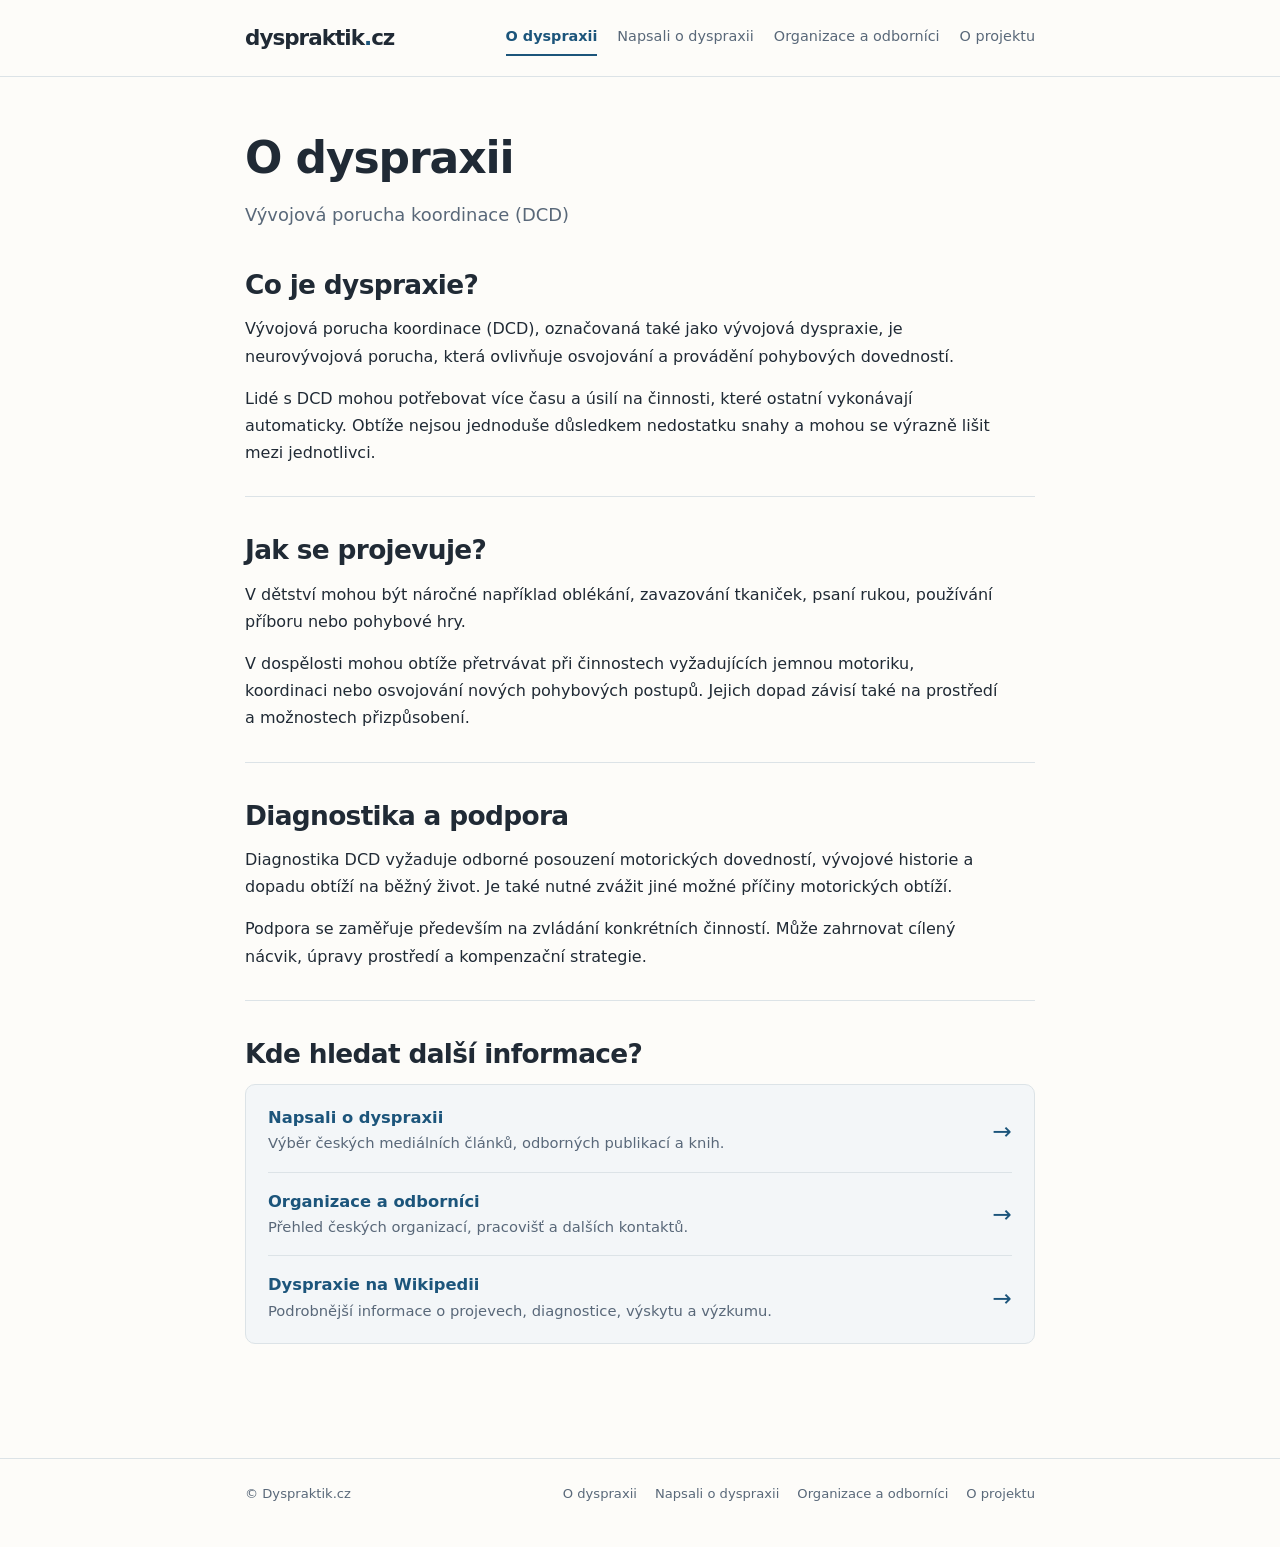
==== index.html @ 07007d00 "Files uploaded" ====
<!doctype html>
<html lang="cs">
<head>
<meta charset="utf-8"/>
<meta content="width=device-width, initial-scale=1" name="viewport"/>
<meta content="Co je vývojová porucha koordinace (DCD), jak se projevuje u dětí a dospělých a kde najít ověřené české informace o dyspraxii." name="description"/>
<title>O dyspraxii | Dyspraktik.cz</title>
<link href="style.css" rel="stylesheet"/>
<link href="https://dyspraktik.cz/" rel="canonical"/><link href="favicon.svg" rel="icon" type="image/svg+xml"/><meta content="#fdfcf9" name="theme-color"/><meta content="website" property="og:type"/><meta content="cs_CZ" property="og:locale"/><meta content="Dyspraktik.cz" property="og:site_name"/><meta content="O dyspraxii | Dyspraktik.cz" property="og:title"/><meta content="Co je vývojová porucha koordinace (DCD), jak se projevuje u dětí a dospělých a kde najít ověřené české informace o dyspraxii." property="og:description"/><meta content="https://dyspraktik.cz/" property="og:url"/></head>
<body class="site-page">
<a class="skip" href="#obsah">Přejít na obsah</a>

<header class="site-header"><div class="wrap header-inner"><a aria-label="Dyspraktik, úvodní stránka" class="brand" href="index.html">dyspraktik<span class="brand-dot">.</span>cz</a><nav aria-label="Hlavní navigace"><a aria-current="page" href="index.html">O dyspraxii</a><a href="napsali.html">Napsali o dyspraxii</a><a href="organizace.html">Organizace a odborníci</a><a href="o-projektu.html">O projektu</a></nav></div></header><main class="wrap" id="obsah">
<div class="home-heading"><h1>O dyspraxii</h1><p class="lead">Vývojová porucha koordinace (DCD)</p></div>
<section aria-labelledby="co-je" class="home-section"><h2 id="co-je">Co je dyspraxie?</h2>
<p>Vývojová porucha koordinace (DCD), označovaná také jako vývojová dyspraxie, je neurovývojová porucha, která ovlivňuje osvojování a provádění pohybových dovedností.</p>
<p>Lidé s DCD mohou potřebovat více času a úsilí na činnosti, které ostatní vykonávají automaticky. Obtíže nejsou jednoduše důsledkem nedostatku snahy a mohou se výrazně lišit mezi jednotlivci.</p>
</section>
<section aria-labelledby="projevy" class="home-section"><h2 id="projevy">Jak se projevuje?</h2>
<p>V dětství mohou být náročné například oblékání, zavazování tkaniček, psaní rukou, používání příboru nebo pohybové hry.</p>
<p>V dospělosti mohou obtíže přetrvávat při činnostech vyžadujících jemnou motoriku, koordinaci nebo osvojování nových pohybových postupů. Jejich dopad závisí také na prostředí a možnostech přizpůsobení.</p>
</section>
<section aria-labelledby="diagnostika" class="home-section"><h2 id="diagnostika">Diagnostika a podpora</h2>
<p>Diagnostika DCD vyžaduje odborné posouzení motorických dovedností, vývojové historie a dopadu obtíží na běžný život. Je také nutné zvážit jiné možné příčiny motorických obtíží.</p>
<p>Podpora se zaměřuje především na zvládání konkrétních činností. Může zahrnovat cílený nácvik, úpravy prostředí a kompenzační strategie.</p>
</section>
<section aria-labelledby="zdroje" class="home-section"><h2 id="zdroje">Kde hledat další informace?</h2>
<div class="resource-list">
<a class="resource" href="napsali.html"><span class="resource-copy"><strong>Napsali o dyspraxii</strong><span>Výběr českých mediálních článků, odborných publikací a knih.</span></span><span aria-hidden="true" class="resource-arrow">→</span></a>
<a class="resource" href="organizace.html"><span class="resource-copy"><strong>Organizace a odborníci</strong><span>Přehled českých organizací, pracovišť a dalších kontaktů.</span></span><span aria-hidden="true" class="resource-arrow">→</span></a>
<a class="resource" href="https://cs.wikipedia.org/wiki/Dyspraxie"><span class="resource-copy"><strong>Dyspraxie na Wikipedii</strong><span>Podrobnější informace o projevech, diagnostice, výskytu a výzkumu.</span></span><span aria-hidden="true" class="resource-arrow">→</span></a>
</div>
</section>
</main>

<footer class="site-footer"><div class="wrap footer-inner"><span>© Dyspraktik.cz</span><nav aria-label="Navigace v zápatí"><a href="index.html">O dyspraxii</a><a href="napsali.html">Napsali o dyspraxii</a><a href="organizace.html">Organizace a odborníci</a><a href="o-projektu.html">O projektu</a></nav></div></footer></body>
</html>
---- style.css ----
/* Dyspraktik.cz – sdílený minimalistický styl */
:root{color-scheme:light;--bg:#fdfcf9;--surface:#f3f6f8;--text:#202a35;--muted:#596879;--link:#1c557b;--line:#dce3e7;--focus:#a85816}
*,*::before,*::after{box-sizing:border-box}
html{scroll-behavior:smooth}
body{margin:0;background:var(--bg);color:var(--text);font:16px/1.7 system-ui,-apple-system,"Segoe UI",sans-serif;-webkit-font-smoothing:antialiased}
.wrap{width:min(100% - 40px,790px);margin-inline:auto}
a{color:var(--link);text-underline-offset:3px;text-decoration-thickness:1px}
a:hover{color:#0d3655;text-decoration-thickness:2px}
a:focus-visible{outline:3px solid var(--focus);outline-offset:4px;border-radius:2px}
.skip{position:absolute;left:-10000px;top:8px;padding:8px 12px;background:#fff;z-index:10}
.skip:focus{left:12px}
.site-header{border-bottom:1px solid var(--line)}
.header-inner{display:flex;justify-content:space-between;align-items:center;gap:22px;padding:20px 0}
.brand{color:var(--text);font-size:1.34rem;font-weight:760;letter-spacing:-.045em;white-space:nowrap;text-decoration:none}
.brand-dot{color:var(--link)}
.site-header nav{display:flex;flex-wrap:wrap;gap:8px 20px}
.site-header nav a{color:var(--muted);font-size:.9rem;text-decoration:none;line-height:1.5;padding:6px 0;border-bottom:2px solid transparent}
.site-header nav a[aria-current=page]{color:var(--link);border-color:var(--link);font-weight:650}
main{padding:52px 0 48px;min-height:60vh}
h1,h2,h3{line-height:1.3;letter-spacing:-.025em}
h1{font-size:clamp(2rem,5vw,2.75rem);margin:0 0 13px;font-weight:740}
h2{font-size:clamp(1.35rem,3vw,1.65rem);margin:0 0 13px;font-weight:690}
h3{font-size:1.07rem;margin:30px 0 8px}
p{margin:0 0 15px;max-width:74ch}
.lead{font-size:1.12rem;color:var(--muted);max-width:68ch}
.home-heading{margin-bottom:38px}
.home-heading .lead{margin:0}
section{scroll-margin-top:24px}
.home-section,.content-section,main>section:not([class]){margin:0 0 36px;padding:0 0 30px;border-bottom:1px solid var(--line)}
.home-section:last-child,.content-section:last-child,main>section:last-child{border-bottom:0}
.home-section p:last-child{margin-bottom:0}
.anchors{display:flex;gap:12px 24px;flex-wrap:wrap;margin:30px 0 42px;padding:14px 0;border-block:1px solid var(--line)}
.anchors a{font-weight:600;font-size:.95rem}
.section-intro{font-size:.95rem;color:var(--muted)}
.sources,.directory{list-style:none;padding:0;margin:0}
.sources li,.directory li{padding:17px 0;border-bottom:1px solid var(--line);overflow-wrap:anywhere}
.sources li:last-child,.directory li:last-child{border-bottom:0}
.sources .source-title,.directory li>a{font-size:1.04rem;font-weight:680;line-height:1.45}
.sources .citation{display:block;color:var(--muted);font-size:.85rem;line-height:1.55;margin-top:7px}
.sources p,.directory p{font-size:.95rem;margin:7px 0 0}
.directory-meta{display:block;color:var(--muted);font-size:.87rem;margin-top:3px}
.links{display:flex;flex-wrap:wrap;gap:8px 20px;font-size:.92rem;margin-top:8px}
.resource-list{background:var(--surface);border:1px solid var(--line);border-radius:10px;padding:4px 22px}
.resource{display:flex;align-items:center;gap:14px;padding:17px 0;color:var(--text);text-decoration:none;border-bottom:1px solid var(--line)}
.resource:last-child{border-bottom:0}
.resource-copy{display:flex;flex:1;flex-direction:column;gap:2px;line-height:1.5}
.resource-copy strong{color:var(--link);font-size:1.02rem}
.resource-copy span{font-size:.92rem;color:var(--muted)}
.resource-arrow{font-size:1.45rem;color:var(--link)}
.resource:hover strong{text-decoration:underline}
.site-footer{border-top:1px solid var(--line);color:var(--muted);font-size:.82rem}
.footer-inner{display:flex;justify-content:space-between;align-items:flex-start;gap:14px 25px;flex-wrap:wrap;padding:24px 0 42px}
.site-footer nav{display:flex;gap:6px 18px;flex-wrap:wrap}
.site-footer a{color:var(--muted);text-decoration:none}
.site-footer a:hover{text-decoration:underline}
@media(max-width:720px){.header-inner{flex-direction:column;align-items:flex-start;gap:6px;padding:15px 0}.site-header nav{gap:3px 16px}.site-header nav a{font-size:.88rem;padding:5px 0}main{padding:36px 0}.home-heading{margin-bottom:30px}.resource-list{padding:3px 14px}.resource{gap:8px}.resource-copy span{font-size:.88rem}.footer-inner{padding-bottom:28px}}
@media(prefers-reduced-motion:reduce){html{scroll-behavior:auto}}
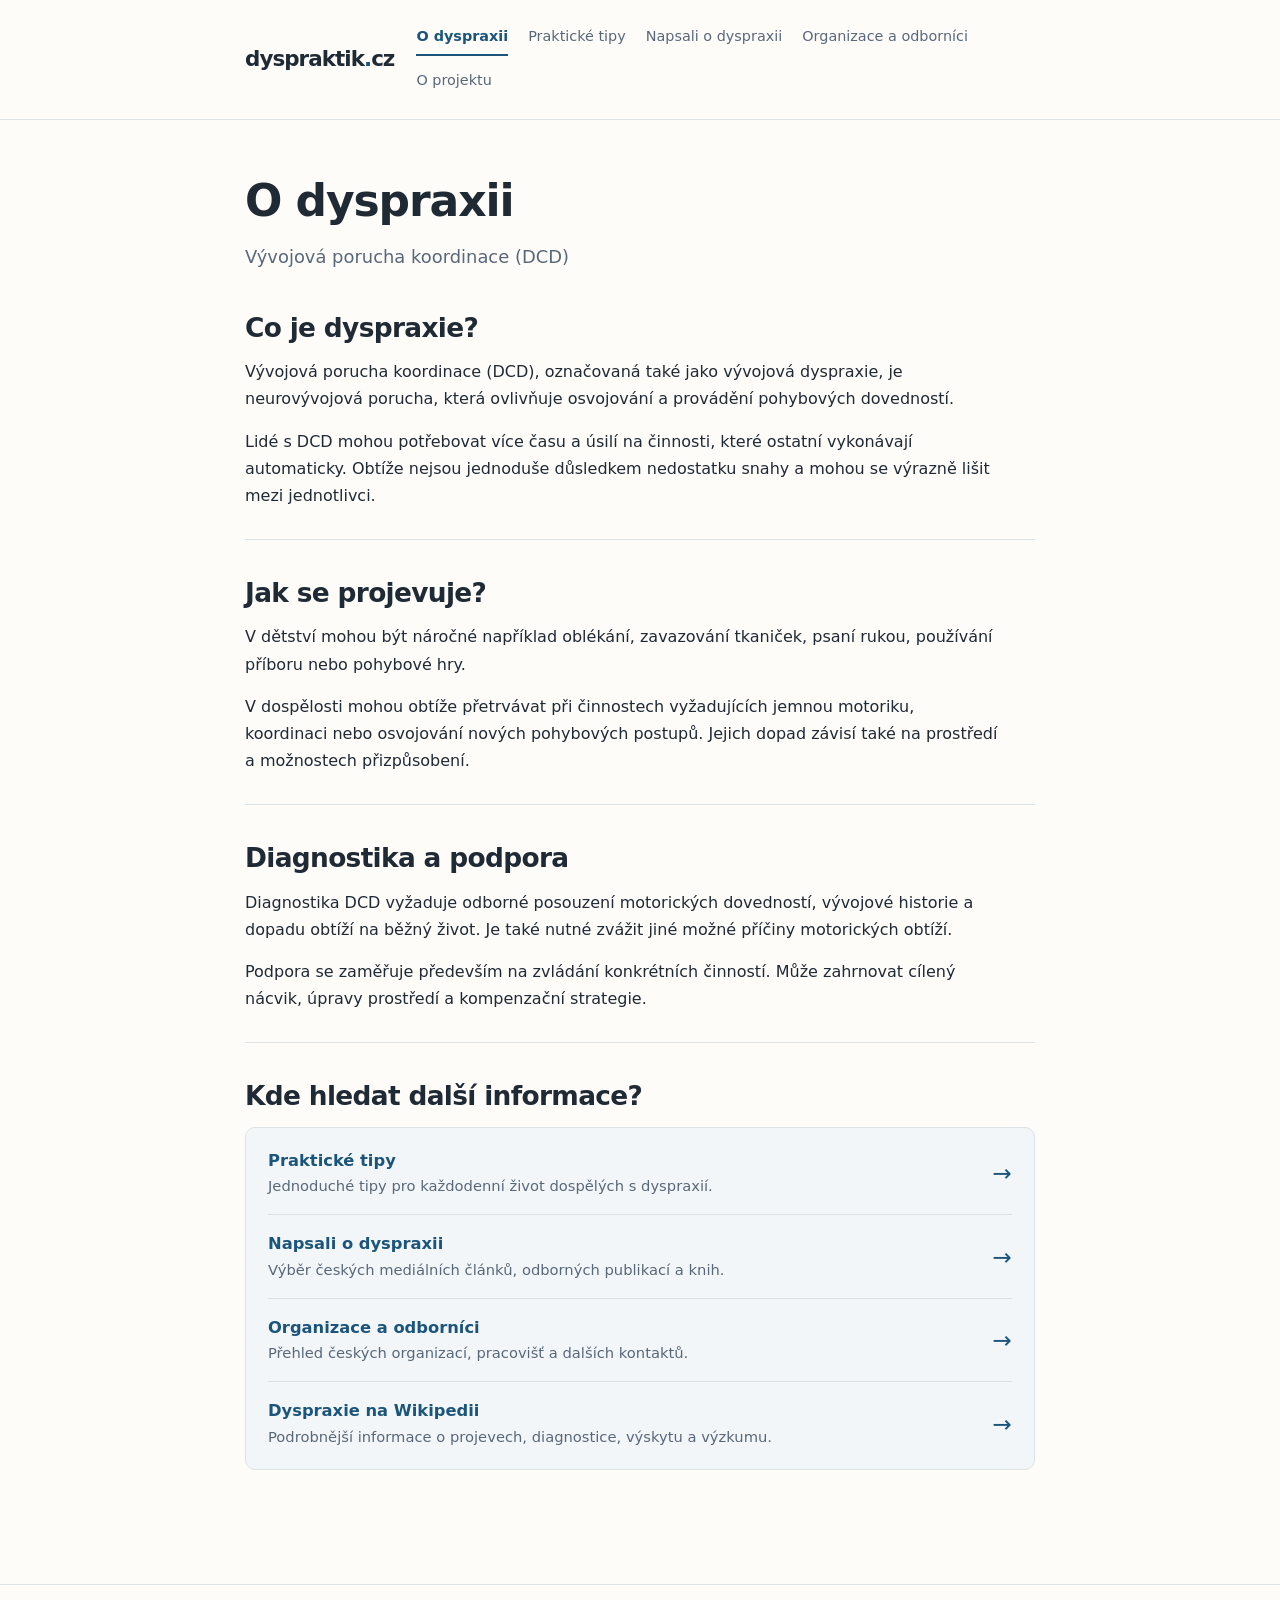
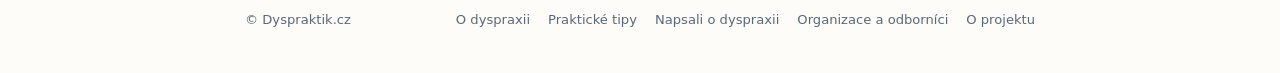
==== commit 56767691: "Add additional meta tags and update footer links" ====
--- a/index.html
+++ b/index.html
@@ -6,32 +6,162 @@
 <meta content="Co je vývojová porucha koordinace (DCD), jak se projevuje u dětí a dospělých a kde najít ověřené české informace o dyspraxii." name="description"/>
 <title>O dyspraxii | Dyspraktik.cz</title>
 <link href="style.css" rel="stylesheet"/>
-<link href="https://dyspraktik.cz/" rel="canonical"/><link href="favicon.svg" rel="icon" type="image/svg+xml"/><meta content="#fdfcf9" name="theme-color"/><meta content="website" property="og:type"/><meta content="cs_CZ" property="og:locale"/><meta content="Dyspraktik.cz" property="og:site_name"/><meta content="O dyspraxii | Dyspraktik.cz" property="og:title"/><meta content="Co je vývojová porucha koordinace (DCD), jak se projevuje u dětí a dospělých a kde najít ověřené české informace o dyspraxii." property="og:description"/><meta content="https://dyspraktik.cz/" property="og:url"/></head>
+<link href="https://dyspraktik.cz/" rel="canonical"/>
+<link href="favicon.svg" rel="icon" type="image/svg+xml"/>
+<meta content="#fdfcf9" name="theme-color"/>
+<meta content="website" property="og:type"/>
+<meta content="cs_CZ" property="og:locale"/>
+<meta content="Dyspraktik.cz" property="og:site_name"/>
+<meta content="O dyspraxii | Dyspraktik.cz" property="og:title"/>
+<meta content="Co je vývojová porucha koordinace (DCD), jak se projevuje u dětí a dospělých a kde najít ověřené české informace o dyspraxii." property="og:description"/>
+<meta content="https://dyspraktik.cz/" property="og:url"/>
+</head>
+
 <body class="site-page">
+
 <a class="skip" href="#obsah">Přejít na obsah</a>
 
-<header class="site-header"><div class="wrap header-inner"><a aria-label="Dyspraktik, úvodní stránka" class="brand" href="index.html">dyspraktik<span class="brand-dot">.</span>cz</a><nav aria-label="Hlavní navigace"><a aria-current="page" href="index.html">O dyspraxii</a><a href="napsali.html">Napsali o dyspraxii</a><a href="organizace.html">Organizace a odborníci</a><a href="o-projektu.html">O projektu</a></nav></div></header><main class="wrap" id="obsah">
-<div class="home-heading"><h1>O dyspraxii</h1><p class="lead">Vývojová porucha koordinace (DCD)</p></div>
-<section aria-labelledby="co-je" class="home-section"><h2 id="co-je">Co je dyspraxie?</h2>
-<p>Vývojová porucha koordinace (DCD), označovaná také jako vývojová dyspraxie, je neurovývojová porucha, která ovlivňuje osvojování a provádění pohybových dovedností.</p>
-<p>Lidé s DCD mohou potřebovat více času a úsilí na činnosti, které ostatní vykonávají automaticky. Obtíže nejsou jednoduše důsledkem nedostatku snahy a mohou se výrazně lišit mezi jednotlivci.</p>
-</section>
-<section aria-labelledby="projevy" class="home-section"><h2 id="projevy">Jak se projevuje?</h2>
-<p>V dětství mohou být náročné například oblékání, zavazování tkaniček, psaní rukou, používání příboru nebo pohybové hry.</p>
-<p>V dospělosti mohou obtíže přetrvávat při činnostech vyžadujících jemnou motoriku, koordinaci nebo osvojování nových pohybových postupů. Jejich dopad závisí také na prostředí a možnostech přizpůsobení.</p>
-</section>
-<section aria-labelledby="diagnostika" class="home-section"><h2 id="diagnostika">Diagnostika a podpora</h2>
-<p>Diagnostika DCD vyžaduje odborné posouzení motorických dovedností, vývojové historie a dopadu obtíží na běžný život. Je také nutné zvážit jiné možné příčiny motorických obtíží.</p>
-<p>Podpora se zaměřuje především na zvládání konkrétních činností. Může zahrnovat cílený nácvik, úpravy prostředí a kompenzační strategie.</p>
-</section>
-<section aria-labelledby="zdroje" class="home-section"><h2 id="zdroje">Kde hledat další informace?</h2>
-<div class="resource-list">
-<a class="resource" href="napsali.html"><span class="resource-copy"><strong>Napsali o dyspraxii</strong><span>Výběr českých mediálních článků, odborných publikací a knih.</span></span><span aria-hidden="true" class="resource-arrow">→</span></a>
-<a class="resource" href="organizace.html"><span class="resource-copy"><strong>Organizace a odborníci</strong><span>Přehled českých organizací, pracovišť a dalších kontaktů.</span></span><span aria-hidden="true" class="resource-arrow">→</span></a>
-<a class="resource" href="https://cs.wikipedia.org/wiki/Dyspraxie"><span class="resource-copy"><strong>Dyspraxie na Wikipedii</strong><span>Podrobnější informace o projevech, diagnostice, výskytu a výzkumu.</span></span><span aria-hidden="true" class="resource-arrow">→</span></a>
-</div>
-</section>
+<header class="site-header">
+  <div class="wrap header-inner">
+
+    <a aria-label="Dyspraktik, úvodní stránka"
+       class="brand"
+       href="index.html">
+      dyspraktik<span class="brand-dot">.</span>cz
+    </a>
+
+    <nav aria-label="Hlavní navigace">
+      <a aria-current="page" href="index.html">O dyspraxii</a>
+      <a href="prakticke-tipy.html">Praktické tipy</a>
+      <a href="napsali.html">Napsali o dyspraxii</a>
+      <a href="organizace.html">Organizace a odborníci</a>
+      <a href="o-projektu.html">O projektu</a>
+    </nav>
+
+  </div>
+</header>
+
+<main class="wrap" id="obsah">
+
+  <div class="home-heading">
+    <h1>O dyspraxii</h1>
+    <p class="lead">Vývojová porucha koordinace (DCD)</p>
+  </div>
+
+  <section aria-labelledby="co-je" class="home-section">
+    <h2 id="co-je">Co je dyspraxie?</h2>
+
+    <p>
+      Vývojová porucha koordinace (DCD), označovaná také jako
+      vývojová dyspraxie, je neurovývojová porucha, která ovlivňuje
+      osvojování a provádění pohybových dovedností.
+    </p>
+
+    <p>
+      Lidé s DCD mohou potřebovat více času a úsilí na činnosti,
+      které ostatní vykonávají automaticky. Obtíže nejsou jednoduše
+      důsledkem nedostatku snahy a mohou se výrazně lišit mezi jednotlivci.
+    </p>
+  </section>
+
+  <section aria-labelledby="projevy" class="home-section">
+    <h2 id="projevy">Jak se projevuje?</h2>
+
+    <p>
+      V dětství mohou být náročné například oblékání, zavazování
+      tkaniček, psaní rukou, používání příboru nebo pohybové hry.
+    </p>
+
+    <p>
+      V dospělosti mohou obtíže přetrvávat při činnostech
+      vyžadujících jemnou motoriku, koordinaci nebo osvojování
+      nových pohybových postupů. Jejich dopad závisí také na
+      prostředí a možnostech přizpůsobení.
+    </p>
+  </section>
+
+  <section aria-labelledby="diagnostika" class="home-section">
+    <h2 id="diagnostika">Diagnostika a podpora</h2>
+
+    <p>
+      Diagnostika DCD vyžaduje odborné posouzení motorických
+      dovedností, vývojové historie a dopadu obtíží na běžný život.
+      Je také nutné zvážit jiné možné příčiny motorických obtíží.
+    </p>
+
+    <p>
+      Podpora se zaměřuje především na zvládání konkrétních
+      činností. Může zahrnovat cílený nácvik, úpravy prostředí
+      a kompenzační strategie.
+    </p>
+  </section>
+
+  <section aria-labelledby="zdroje" class="home-section">
+    <h2 id="zdroje">Kde hledat další informace?</h2>
+
+    <div class="resource-list">
+
+      <a class="resource" href="prakticke-tipy.html">
+        <span class="resource-copy">
+          <strong>Praktické tipy</strong>
+          <span>
+            Jednoduché tipy pro každodenní život dospělých s dyspraxií.
+          </span>
+        </span>
+        <span aria-hidden="true" class="resource-arrow">→</span>
+      </a>
+
+      <a class="resource" href="napsali.html">
+        <span class="resource-copy">
+          <strong>Napsali o dyspraxii</strong>
+          <span>
+            Výběr českých mediálních článků, odborných publikací a knih.
+          </span>
+        </span>
+        <span aria-hidden="true" class="resource-arrow">→</span>
+      </a>
+
+      <a class="resource" href="organizace.html">
+        <span class="resource-copy">
+          <strong>Organizace a odborníci</strong>
+          <span>
+            Přehled českých organizací, pracovišť a dalších kontaktů.
+          </span>
+        </span>
+        <span aria-hidden="true" class="resource-arrow">→</span>
+      </a>
+
+      <a class="resource" href="https://cs.wikipedia.org/wiki/Dyspraxie">
+        <span class="resource-copy">
+          <strong>Dyspraxie na Wikipedii</strong>
+          <span>
+            Podrobnější informace o projevech, diagnostice,
+            výskytu a výzkumu.
+          </span>
+        </span>
+        <span aria-hidden="true" class="resource-arrow">→</span>
+      </a>
+
+    </div>
+  </section>
+
 </main>
 
-<footer class="site-footer"><div class="wrap footer-inner"><span>© Dyspraktik.cz</span><nav aria-label="Navigace v zápatí"><a href="index.html">O dyspraxii</a><a href="napsali.html">Napsali o dyspraxii</a><a href="organizace.html">Organizace a odborníci</a><a href="o-projektu.html">O projektu</a></nav></div></footer></body>
-</html>+<footer class="site-footer">
+  <div class="wrap footer-inner">
+
+    <span>© Dyspraktik.cz</span>
+
+    <nav aria-label="Navigace v zápatí">
+      <a href="index.html">O dyspraxii</a>
+      <a href="prakticke-tipy.html">Praktické tipy</a>
+      <a href="napsali.html">Napsali o dyspraxii</a>
+      <a href="organizace.html">Organizace a odborníci</a>
+      <a href="o-projektu.html">O projektu</a>
+    </nav>
+
+  </div>
+</footer>
+
+</body>
+</html>
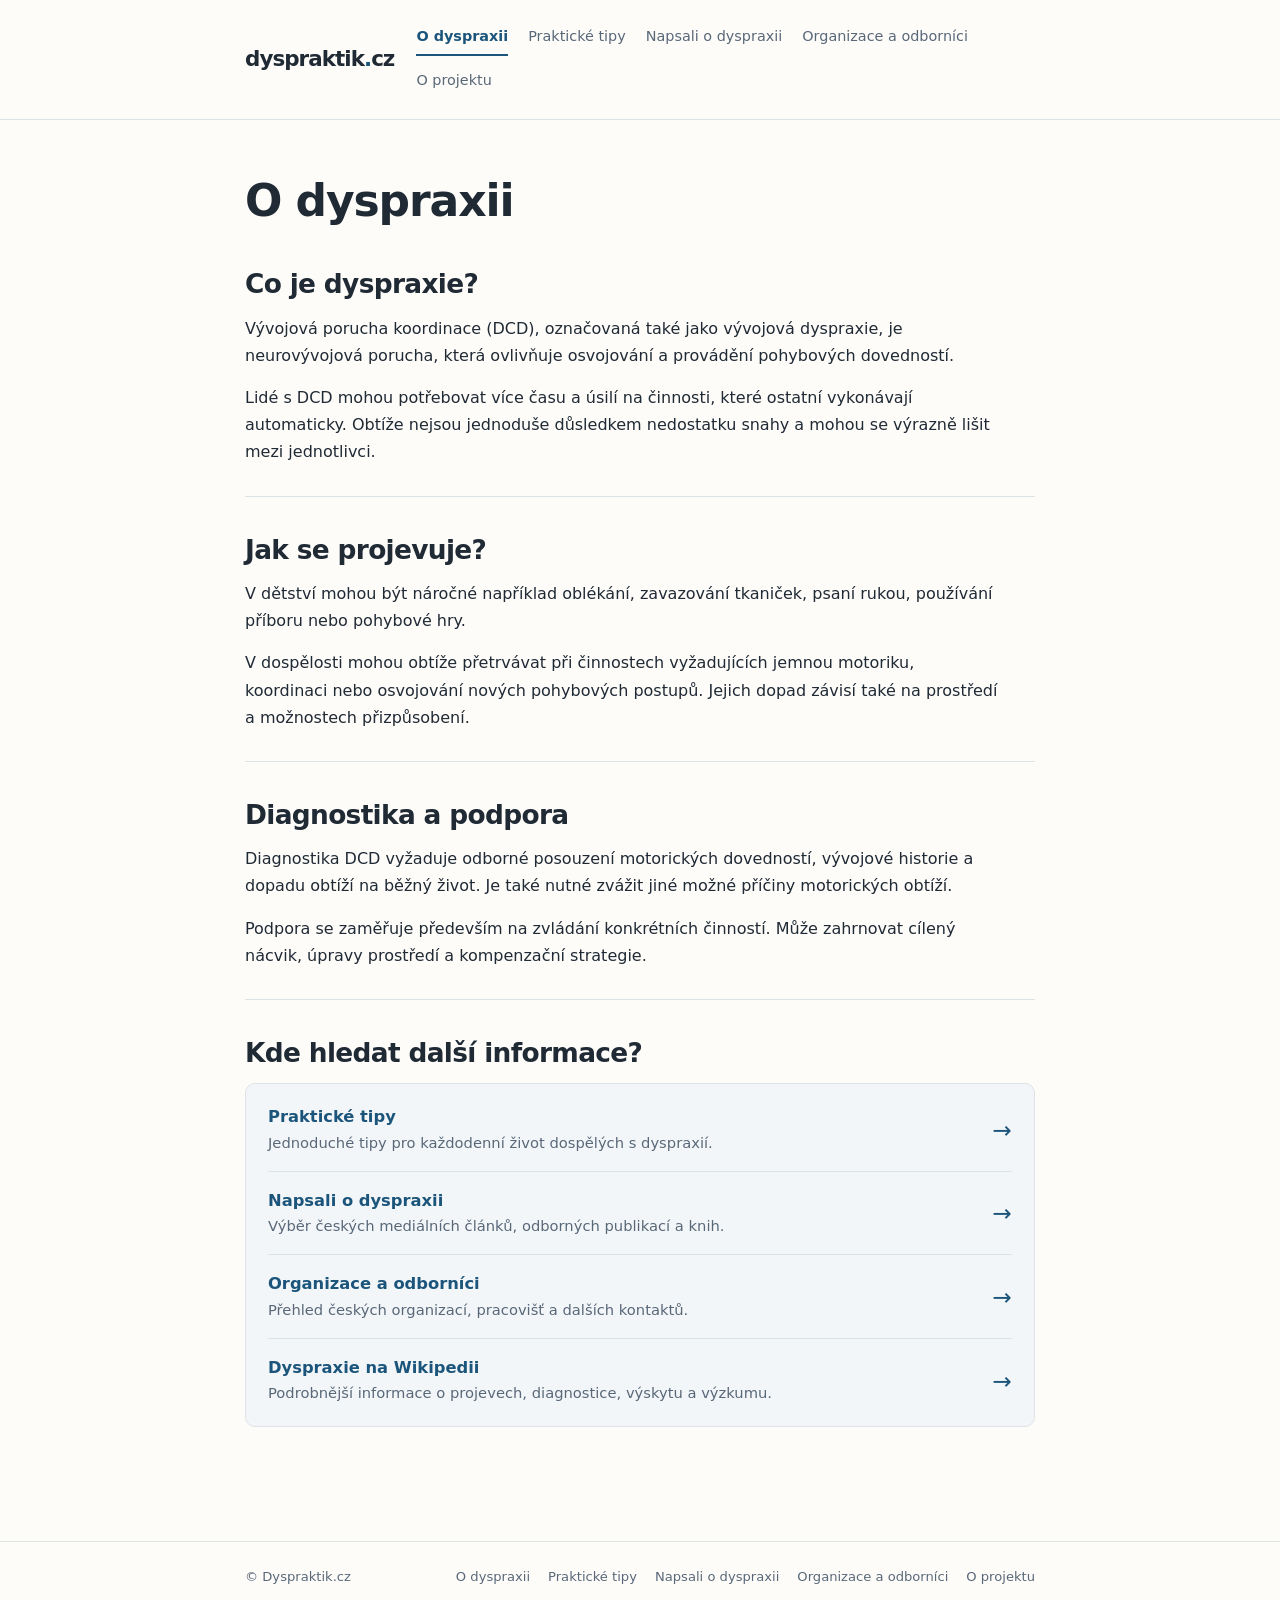
==== commit 227740ab: "Remove lead paragraph on dyspraxia Removed the lead paragraph about developmental coordination disor" ====
--- a/index.html
+++ b/index.html
@@ -45,7 +45,6 @@
 
   <div class="home-heading">
     <h1>O dyspraxii</h1>
-    <p class="lead">Vývojová porucha koordinace (DCD)</p>
   </div>
 
   <section aria-labelledby="co-je" class="home-section">
